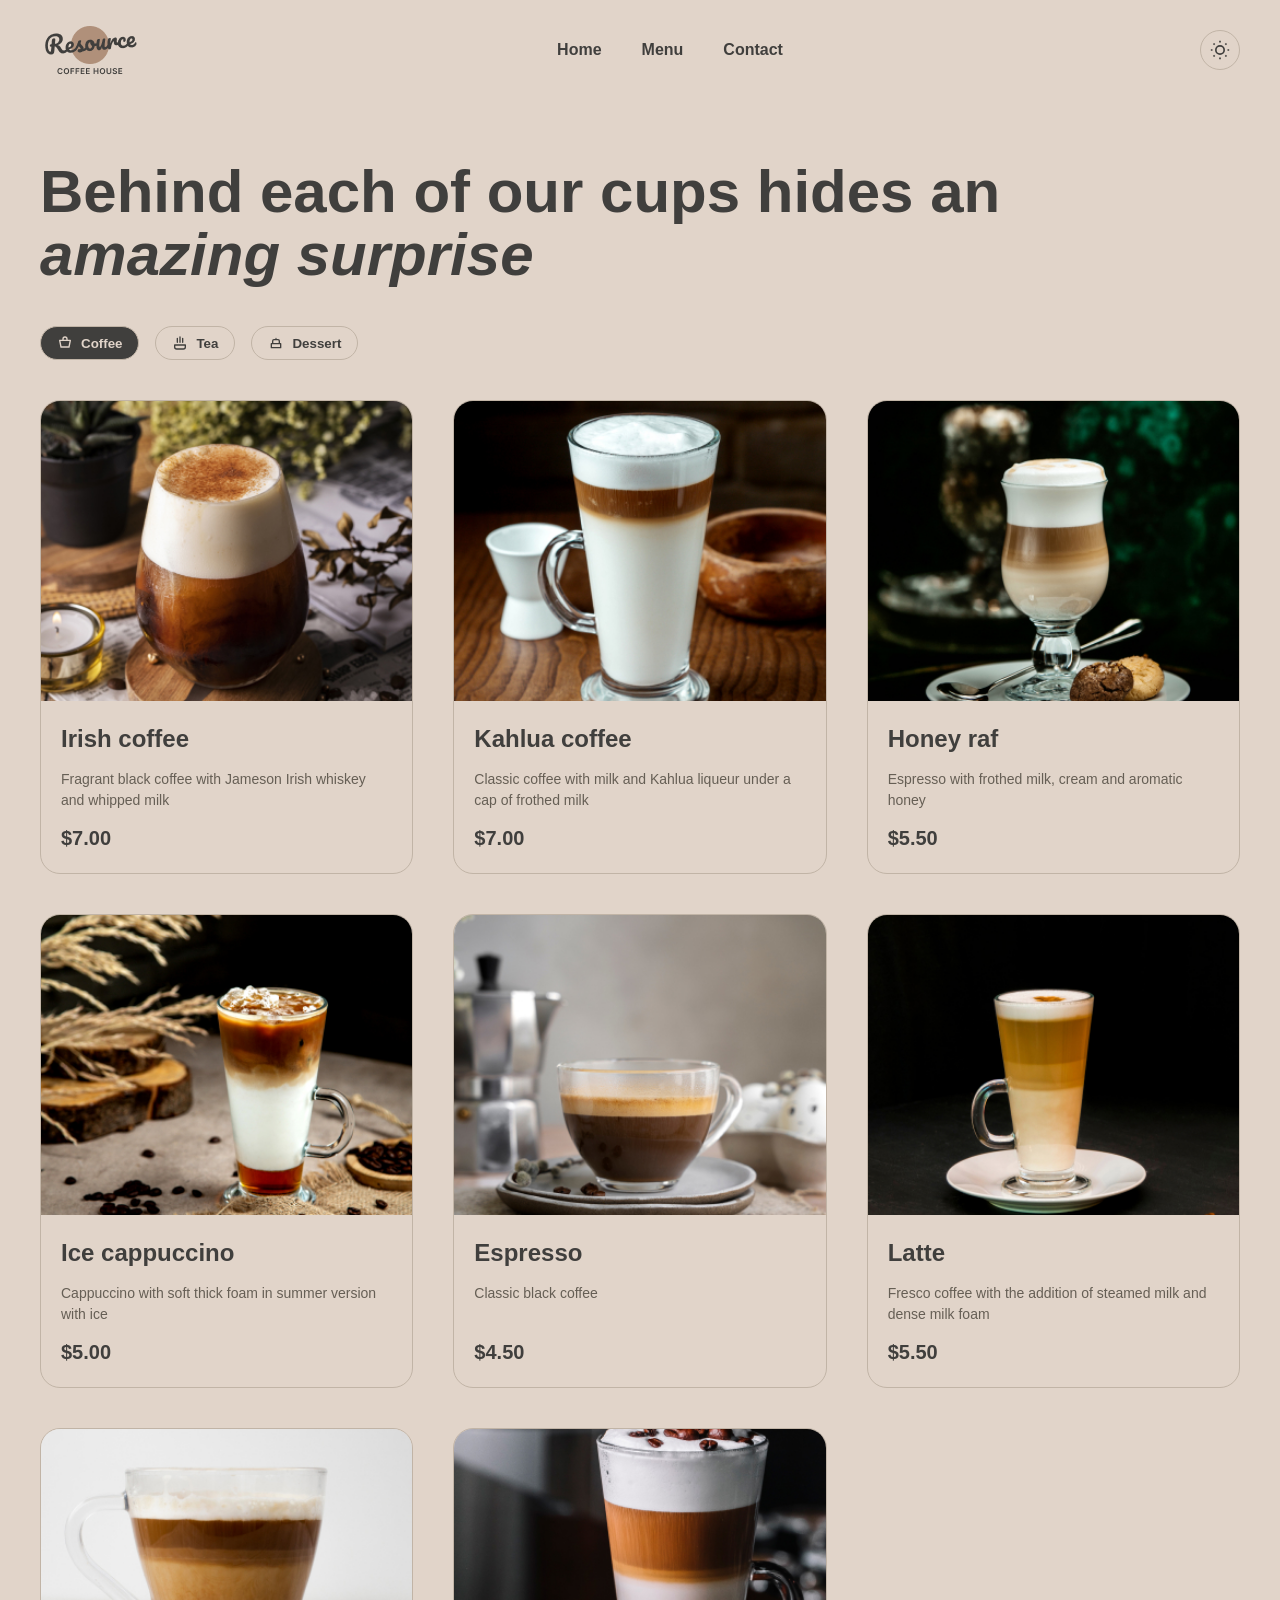
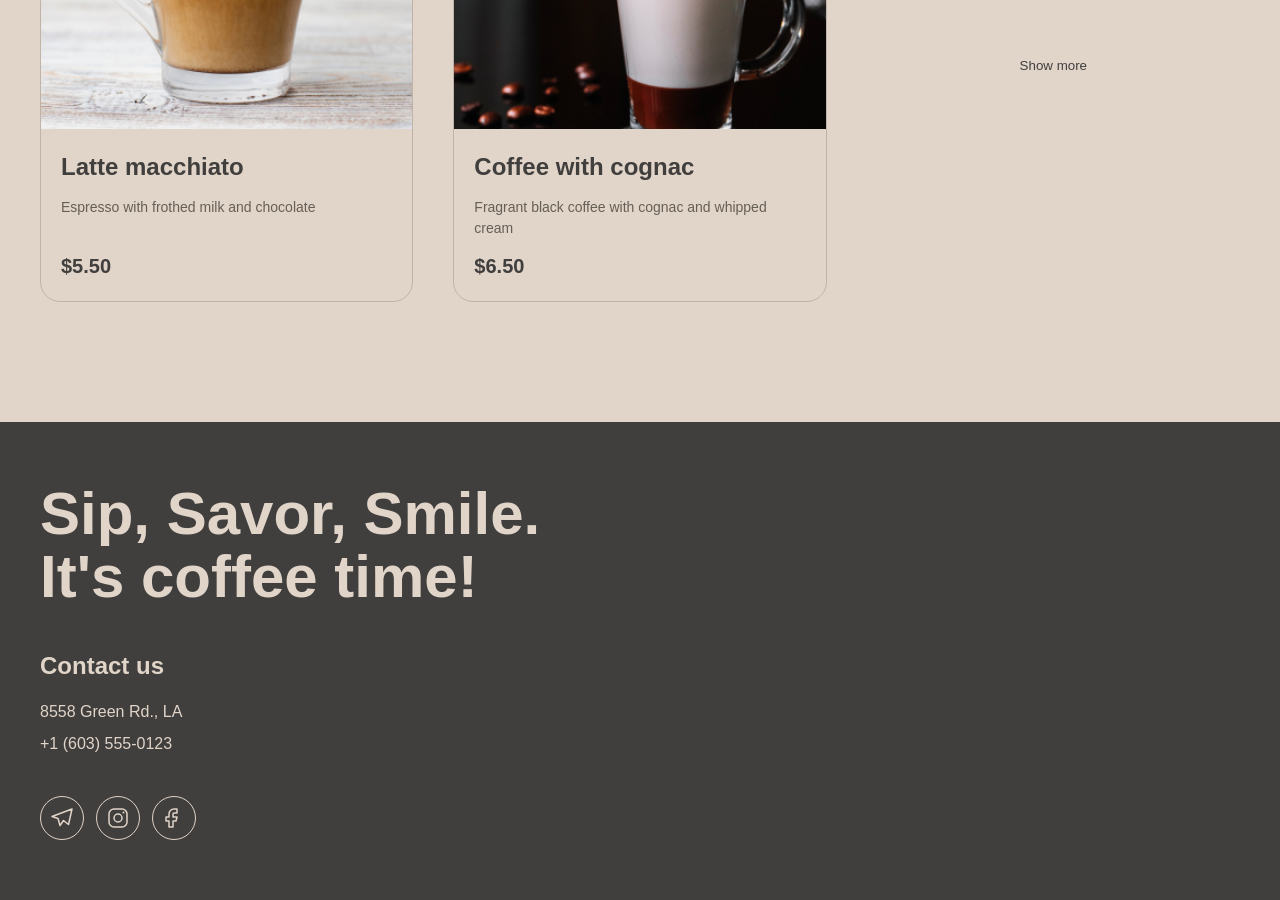
==== catalog.html @ 33b29b14 "feat: add show more button to catalog" ====
<!DOCTYPE html>
<html lang="ru">
<head>
  <meta charset="UTF-8">
  <meta name="viewport" content="width=device-width, initial-scale=1.0">
  <title>Coffee House — Меню</title>
<link rel="icon" type="image/png" href="img/logo.png">
<link rel="stylesheet" href="css/style.css?v=2">
</head>
<body>
  <div class="wrapper">

    <header class="header">
      <div class="container header__inner">
       <a href="index.html" class="logo" aria-label="Coffee House — на главную">
  <img src="img/logo.png" alt="Coffee House" width="100" height="60">
</a>

     <nav class="nav" id="nav" aria-label="Основная навигация">
  <ul class="nav__list">
    <li><a href="index.html" class="nav__link">Home</a></li>
    <li><a href="catalog.html" class="nav__link">Menu</a></li>
    <li><a href="#contacts" class="nav__link">Contact</a></li>
  </ul>
</nav>

<button class="burger" type="button" aria-label="Открыть меню" aria-expanded="false" aria-controls="nav">
  <span class="burger__line"></span>
  <span class="burger__line"></span>
  <span class="burger__line"></span>
</button>

<button class="theme-toggle" type="button" aria-label="Переключить тему">
  <span class="theme-toggle__icon"></span>
</button>
      </div>
    </header>

    <main class="main">

     <section class="menu" id="menu">
  <div class="container">
    <h1 class="section-title">
      Behind each of our cups hides an <em>amazing surprise</em>
    </h1>

   <div class="tabs">
  <ul class="tabs__list">
    <li>
      <button class="tabs__btn tabs__btn--active" type="button" data-category="coffee">
        <svg class="tabs__icon" width="16" height="16" viewBox="0 0 24 24" fill="none" xmlns="http://www.w3.org/2000/svg">
          <path d="M4 8h16l-2 10H6L4 8z" stroke="currentColor" stroke-width="2" stroke-linejoin="round"/>
          <path d="M9 8V6a3 3 0 0 1 6 0v2" stroke="currentColor" stroke-width="2"/>
        </svg>
        Coffee
      </button>
    </li>
    <li>
      <button class="tabs__btn" type="button" data-category="tea">
        <svg class="tabs__icon" width="16" height="16" viewBox="0 0 24 24" fill="none" xmlns="http://www.w3.org/2000/svg">
          <path d="M12 3v8M8 5v6M16 5v6" stroke="currentColor" stroke-width="2" stroke-linecap="round"/>
          <path d="M4 15h16v3a3 3 0 0 1-3 3H7a3 3 0 0 1-3-3v-3z" stroke="currentColor" stroke-width="2" stroke-linejoin="round"/>
        </svg>
        Tea
      </button>
    </li>
    <li>
      <button class="tabs__btn" type="button" data-category="dessert">
        <svg class="tabs__icon" width="16" height="16" viewBox="0 0 24 24" fill="none" xmlns="http://www.w3.org/2000/svg">
          <path d="M5 13h14v6H5z" stroke="currentColor" stroke-width="2" stroke-linejoin="round"/>
          <path d="M7 13V9a2 2 0 0 1 2-2h6a2 2 0 0 1 2 2v4" stroke="currentColor" stroke-width="2"/>
          <circle cx="12" cy="5" r="1" fill="currentColor"/>
        </svg>
        Dessert
      </button>
    </li>
  </ul>
</div>

    <ul class="cards">
      <!-- Coffee -->
      <li class="card" data-category="coffee">
        <img class="card__img" src="img/coffee-irish.jpg" alt="Irish coffee" width="300" height="300">
        <h2 class="card__name">Irish coffee</h2>
        <p class="card__desc">Fragrant black coffee with Jameson Irish whiskey and whipped milk</p>
        <span class="card__price">$7.00</span>
      </li>
      <li class="card" data-category="coffee">
        <img class="card__img" src="img/coffee-kahlua.jpg" alt="Kahlua coffee" width="300" height="300">
        <h2 class="card__name">Kahlua coffee</h2>
        <p class="card__desc">Classic coffee with milk and Kahlua liqueur under a cap of frothed milk</p>
        <span class="card__price">$7.00</span>
      </li>
      <li class="card" data-category="coffee">
        <img class="card__img" src="img/coffee-honey-raf.jpg" alt="Honey raf" width="300" height="300">
        <h2 class="card__name">Honey raf</h2>
        <p class="card__desc">Espresso with frothed milk, cream and aromatic honey</p>
        <span class="card__price">$5.50</span>
      </li>
      <li class="card" data-category="coffee">
        <img class="card__img" src="img/coffee-ice-cappuccino.jpg" alt="Ice cappuccino" width="300" height="300">
        <h2 class="card__name">Ice cappuccino</h2>
        <p class="card__desc">Cappuccino with soft thick foam in summer version with ice</p>
        <span class="card__price">$5.00</span>
      </li>
      <li class="card" data-category="coffee">
        <img class="card__img" src="img/coffee-espresso.jpg" alt="Espresso" width="300" height="300">
        <h2 class="card__name">Espresso</h2>
        <p class="card__desc">Classic black coffee</p>
        <span class="card__price">$4.50</span>
      </li>
      <li class="card" data-category="coffee">
        <img class="card__img" src="img/coffee-latte.jpg" alt="Latte" width="300" height="300">
        <h2 class="card__name">Latte</h2>
        <p class="card__desc">Fresco coffee with the addition of steamed milk and dense milk foam</p>
        <span class="card__price">$5.50</span>
      </li>
      <li class="card" data-category="coffee">
        <img class="card__img" src="img/coffee-latte-macchiato.jpg" alt="Latte macchiato" width="300" height="300">
        <h2 class="card__name">Latte macchiato</h2>
        <p class="card__desc">Espresso with frothed milk and chocolate</p>
        <span class="card__price">$5.50</span>
      </li>
      <li class="card" data-category="coffee">
        <img class="card__img" src="img/coffee-cognac.jpg" alt="Coffee with cognac" width="300" height="300">
        <h2 class="card__name">Coffee with cognac</h2>
        <p class="card__desc">Fragrant black coffee with cognac and whipped cream</p>
        <span class="card__price">$6.50</span>
      </li>

      <!-- Tea -->
      <li class="card" data-category="tea">
        <img class="card__img" src="img/tea-moroccan.png" alt="Moroccan" width="300" height="300">
        <h2 class="card__name">Moroccan</h2>
        <p class="card__desc">Fragrant black tea with the addition of tangerine, cinnamon, honey, lemon and mint</p>
        <span class="card__price">$4.50</span>
      </li>
      <li class="card" data-category="tea">
        <img class="card__img" src="img/tea-ginger.png" alt="Ginger" width="300" height="300">
        <h2 class="card__name">Ginger</h2>
        <p class="card__desc">Original black tea with fresh ginger, lemon and honey</p>
        <span class="card__price">$5.00</span>
      </li>
      <li class="card" data-category="tea">
        <img class="card__img" src="img/tea-cranberry.png" alt="Cranberry" width="300" height="300">
        <h2 class="card__name">Cranberry</h2>
        <p class="card__desc">Invigorating black tea with cranberry and honey</p>
        <span class="card__price">$5.00</span>
      </li>
      <li class="card" data-category="tea">
        <img class="card__img" src="img/tea-sea-buckthorn.png" alt="Sea buckthorn" width="300" height="300">
        <h2 class="card__name">Sea buckthorn</h2>
        <p class="card__desc">Toning sweet black tea with sea buckthorn, fresh thyme and cinnamon</p>
        <span class="card__price">$5.50</span>
      </li>

      <!-- Dessert -->
      <li class="card" data-category="dessert">
        <img class="card__img" src="img/dessert-marble-cheesecake.png" alt="Marble cheesecake" width="300" height="300">
        <h2 class="card__name">Marble cheesecake</h2>
        <p class="card__desc">Philadelphia cheese with lemon zest on a light sponge cake and red currant jam</p>
        <span class="card__price">$3.50</span>
      </li>
      <li class="card" data-category="dessert">
        <img class="card__img" src="img/dessert-red-velvet.png" alt="Red velvet" width="300" height="300">
        <h2 class="card__name">Red velvet</h2>
        <p class="card__desc">Layer cake with cream cheese frosting</p>
        <span class="card__price">$4.00</span>
      </li>
      <li class="card" data-category="dessert">
        <img class="card__img" src="img/dessert-cheesecakes.png" alt="Cheesecakes" width="300" height="300">
        <h2 class="card__name">Cheesecakes</h2>
        <p class="card__desc">Soft cottage cheese pancakes with sour cream and fresh berries and sprinkled with powdered sugar</p>
        <span class="card__price">$4.50</span>
      </li>
      <li class="card" data-category="dessert">
        <img class="card__img" src="img/dessert-creme-brulee.png" alt="Creme brulee" width="300" height="300">
        <h2 class="card__name">Creme brulee</h2>
        <p class="card__desc">Delicate creamy dessert in a caramel basket with wild berries</p>
        <span class="card__price">$4.00</span>
      </li>
      <li class="card" data-category="dessert">
        <img class="card__img" src="img/dessert-pancakes.png" alt="Pancakes" width="300" height="300">
        <h2 class="card__name">Pancakes</h2>
        <p class="card__desc">Tender pancakes with strawberry jam and fresh strawberries</p>
        <span class="card__price">$4.50</span>
      </li>
      <li class="card" data-category="dessert">
        <img class="card__img" src="img/dessert-honey-cake.png" alt="Honey cake" width="300" height="300">
        <h2 class="card__name">Honey cake</h2>
        <p class="card__desc">Classic honey cake with delicate custard</p>
        <span class="card__price">$4.50</span>
      </li>
      <li class="card" data-category="dessert">
        <img class="card__img" src="img/dessert-chocolate-cake.png" alt="Chocolate cake" width="300" height="300">
        <h2 class="card__name">Chocolate cake</h2>
        <p class="card__desc">Cake with hot chocolate filling and nuts with dried apricots</p>
        <span class="card__price">$5.50</span>
      </li>
      <li class="card" data-category="dessert">
        <img class="card__img" src="img/dessert-black-forest.png" alt="Black forest" width="300" height="300">
        <h2 class="card__name">Black forest</h2>
        <p class="card__desc">A combination of thin sponge cake with cherry jam and light chocolate</p>
        <span class="card__price">$6.50</span>
      </li>
      <button class="show-more" type="button">Show more</button>
    </ul>
  </div>
</section>

    </main>

   <footer class="footer" id="contacts">
  <div class="container footer__inner">
    <p class="footer__slogan">Sip, Savor, Smile.<br>It's coffee time!</p>

    <div class="footer__contact">
      <h3 class="footer__title">Contact us</h3>
      <ul class="footer__list">
        <li>
          <a href="https://maps.google.com/?q=8558+Green+Rd,+LA" class="footer__link" target="_blank" rel="noopener">
            8558 Green Rd., LA
          </a>
        </li>
        <li>
          <a href="tel:+16035550123" class="footer__link">
            +1 (603) 555-0123
          </a>
        </li>
      </ul>
    </div>

    <ul class="footer__socials">
      <li>
        <a href="https://t.me/" class="footer__social" aria-label="Telegram" target="_blank" rel="noopener">
          <svg width="24" height="24" viewBox="0 0 24 24" fill="none" xmlns="http://www.w3.org/2000/svg">
            <path d="M22 3L2 10.5l6 2 2 7 3.5-5 5 4L22 3z" stroke="currentColor" stroke-width="1.5" stroke-linejoin="round"/>
          </svg>
        </a>
      </li>
      <li>
        <a href="https://instagram.com/" class="footer__social" aria-label="Instagram" target="_blank" rel="noopener">
          <svg width="24" height="24" viewBox="0 0 24 24" fill="none" xmlns="http://www.w3.org/2000/svg">
            <rect x="3" y="3" width="18" height="18" rx="5" stroke="currentColor" stroke-width="1.5"/>
            <circle cx="12" cy="12" r="4" stroke="currentColor" stroke-width="1.5"/>
            <circle cx="17.5" cy="6.5" r="1" fill="currentColor"/>
          </svg>
        </a>
      </li>
      <li>
        <a href="https://facebook.com/" class="footer__social" aria-label="Facebook" target="_blank" rel="noopener">
          <svg width="24" height="24" viewBox="0 0 24 24" fill="none" xmlns="http://www.w3.org/2000/svg">
            <path d="M15 3h-3a5 5 0 0 0-5 5v3H4v4h3v6h4v-6h3l1-4h-4V8a1 1 0 0 1 1-1h3V3z" stroke="currentColor" stroke-width="1.5" stroke-linejoin="round"/>
          </svg>
        </a>
      </li>
    </ul>
  </div>
</footer>

    </div>

  <!-- Модальное окно -->
  <div class="modal" id="modal" aria-hidden="true">
    <div class="modal__overlay" data-close></div>
    <div class="modal__content" role="dialog" aria-modal="true" aria-labelledby="modal-title">
      <button class="modal__close" type="button" aria-label="Закрыть" data-close>✕</button>
    <img class="modal__image" src="[data-uri]" alt="Product" width="300" height="300">
      <h2 class="modal__title" id="modal-title">Product</h2>
      <p class="modal__desc"></p>

   <!-- Размер -->
<div class="modal__field">
  <h3 class="modal__field-title">Size</h3>
  <div class="modal__options" id="modalSizes"></div>
</div>

<!-- Добавки -->
<div class="modal__field">
  <h3 class="modal__field-title">Add-ons</h3>
  <div class="modal__addons" id="modalAddons">
    <!-- JS заполнит добавками в зависимости от категории -->
  </div>
</div>

<span class="modal__price"></span>
    </div>
  </div>

 <script src="js/main.js?v=2"></script>
</body>
</html>
---- css/style.css ----
/* ============================================
   CSS-переменные: светлая тема (по умолчанию)
   ============================================ */
:root {
  /* Цвета */
  --color-bg: #e1d4c9;
  --color-bg-secondary: #f5efe8;
  --color-text: #403f3d;
  --color-text-secondary: #665f55;
  --color-accent: #b0907a;
  --color-border: #c1b4a6;

  /* Шрифты */
  --font-main: 'Inter', Arial, sans-serif;

  /* Отступы */
  --container-width: 1440px;
  --container-padding: 40px;

  /* Скругления */
  --radius-sm: 8px;
  --radius-md: 20px;
  --radius-lg: 40px;

  /* Переходы */
  --transition: 0.3s ease;
}

/* ============================================
   Тёмная тема
   ============================================ */
body.dark-theme {
  --color-bg: #403f3d;
  --color-bg-secondary: #665f55;
  --color-text: #e1d4c9;
  --color-text-secondary: #c1b4a6;
  --color-accent: #b0907a;
  --color-border: #665f55;
}

/* ============================================
   Сброс и базовые стили
   ============================================ */
*,
*::before,
*::after {
  box-sizing: border-box;
  margin: 0;
  padding: 0;
}

html {
  scroll-behavior: smooth;
}

body {
  min-height: 100vh;
  font-family: var(--font-main);
  font-size: 16px;
  line-height: 1.5;
  color: var(--color-text);
  background-color: var(--color-bg);
  transition: background-color var(--transition), color var(--transition);
}

img {
  display: block;
  max-width: 100%;
  height: auto;
}

a {
  color: inherit;
  text-decoration: none;
}

ul,
ol {
  list-style: none;
}

button {
  font-family: inherit;
  cursor: pointer;
  border: none;
  background: none;
  color: inherit;
}

/* ============================================
   Общая обёртка и контейнер
   ============================================ */
.wrapper {
  display: flex;
  flex-direction: column;
  min-height: 100vh;
}

.container {
  width: 100%;
  max-width: var(--container-width);
  margin: 0 auto;
  padding: 0 var(--container-padding);
}

.main {
  flex: 1;
}

/* ============================================
   Header
   ============================================ */
.header {
  padding: 20px 0;
}

.header__inner {
  display: flex;
  align-items: center;
  justify-content: space-between;
  gap: 40px;
}

.logo img {
  width: 100px;
  height: auto;
}

.nav__list {
  display: flex;
  gap: 40px;
}

.nav__link {
  position: relative;
  padding: 4px 0;
  font-weight: 600;
  transition: color var(--transition);
}

.nav__link:hover,
.nav__link--active {
  color: var(--color-accent);
}

/* Кнопка переключения темы */
.theme-toggle {
  width: 40px;
  height: 40px;
  border-radius: 50%;
  border: 1px solid var(--color-border);
  transition: background-color var(--transition);
}

.theme-toggle:hover {
  background-color: var(--color-bg-secondary);
}

.theme-toggle__icon {
  display: block;
  width: 100%;
  height: 100%;
  background-image: url("data:image/svg+xml;utf8,<svg xmlns='http://www.w3.org/2000/svg' viewBox='0 0 24 24' fill='none' stroke='%23403f3d' stroke-width='2'><circle cx='12' cy='12' r='5'/><path d='M12 1v2M12 21v2M4.2 4.2l1.4 1.4M18.4 18.4l1.4 1.4M1 12h2M21 12h2M4.2 19.8l1.4-1.4M18.4 5.6l1.4-1.4'/></svg>");
  background-repeat: no-repeat;
  background-position: center;
  background-size: 20px;
}

body.dark-theme .theme-toggle__icon {
  background-image: url("data:image/svg+xml;utf8,<svg xmlns='http://www.w3.org/2000/svg' viewBox='0 0 24 24' fill='none' stroke='%23e1d4c9' stroke-width='2'><path d='M21 12.8A9 9 0 1 1 11.2 3a7 7 0 0 0 9.8 9.8z'/></svg>");
}

/* ============================================
   Секции
   ============================================ */
section {
  padding: 60px 0;
}

.section-title {
  margin-bottom: 40px;
  font-size: 60px;
  font-weight: 600;
  line-height: 1.05;
}

.section-title--center {
  text-align: center;
}

.hero {
  padding: 100px 0;
  min-height: 640px;
  display: flex;
  align-items: center;
  background-color: var(--color-text);
  background-image: url("../img/hero-bg.jpg");
  background-size: cover;
  background-position: center;
  background-repeat: no-repeat;
  border-radius: var(--radius-lg);
  margin: 0 40px;
  color: #e1d4c9;
}

.hero__title {
  max-width: 530px;
  margin-bottom: 40px;
  font-size: 72px;
  font-weight: 600;
  line-height: 1.05;
}

.hero__text {
  max-width: 500px;
  margin-bottom: 40px;
  font-size: 20px;
  color: #e1d4c9;
  opacity: 0.9;
}

/* Кнопка */
.btn {
  display: inline-flex;
  align-items: center;
  justify-content: center;
  gap: 10px;
  padding: 20px 60px;
  font-weight: 600;
  color: var(--color-bg);
  background-color: var(--color-text);
  border-radius: var(--radius-lg);
  transition: background-color var(--transition), transform var(--transition);
}

.btn--light {
  color: var(--color-text);
  background-color: var(--color-bg);
}

.btn__icon {
  display: inline-block;
  flex-shrink: 0;
}

.btn:hover {
  transform: scale(1.05);
}

/* ============================================
   Табы (каталог)
   ============================================ */
.tabs {
  margin-bottom: 40px;
}

.tabs__list {
  display: flex;
  gap: 16px;
  flex-wrap: wrap;
}

.tabs__btn {
  display: inline-flex;
  align-items: center;
  gap: 8px;
  padding: 8px 16px;
  font-weight: 600;
  border: 1px solid var(--color-border);
  border-radius: 100px;
  transition: all var(--transition);
}

.tabs__icon {
  flex-shrink: 0;
}
.tabs__btn:hover,
.tabs__btn--active {
  color: var(--color-bg);
  background-color: var(--color-text);
}

/* ============================================
   Footer
   ============================================ */
.footer {
  padding: 60px 0;
  margin-top: 60px;
  background-color: #403f3d;
  color: #e1d4c9;
}

.footer__inner {
  display: flex;
  flex-direction: column;
  gap: 40px;
}

.footer__slogan {
  font-size: 60px;
  font-weight: 600;
  line-height: 1.05;
}

.footer__contact {
  display: flex;
  flex-direction: column;
  gap: 16px;
}

.footer__title {
  font-size: 24px;
  font-weight: 600;
}

.footer__list {
  display: flex;
  flex-direction: column;
  gap: 8px;
}

.footer__link {
  font-weight: 400;
  transition: color var(--transition);
}

.footer__link:hover {
  color: var(--color-accent);
}

.footer__socials {
  display: flex;
  gap: 12px;
}

.footer__social {
  display: inline-flex;
  align-items: center;
  justify-content: center;
  width: 44px;
  height: 44px;
  border: 1px solid var(--color-bg);
  border-radius: 50%;
  color: var(--color-bg);
  transition: background-color var(--transition), color var(--transition);
}

.footer__social:hover {
  background-color: var(--color-bg);
  color: var(--color-text);
}

/* ============================================
   Hero — раскладка
   ============================================ */
.hero__content {
  max-width: 530px;
}

/* ============================================
   About
   ============================================ */
.about__grid {
  display: grid;
  grid-template-columns: 1fr 1fr;
  grid-template-rows: repeat(3, auto);
  gap: 40px;
  margin-bottom: 40px;
}

.about__photo {
  width: 100%;
  height: 100%;
  object-fit: cover;
  border-radius: var(--radius-md);
}

.about__photo--1 {
  grid-column: 1;
  grid-row: 1 / 3;
}

.about__photo--2 {
  grid-column: 2;
  grid-row: 1;
}

.about__photo--3 {
  grid-column: 2;
  grid-row: 2;
}

.about__photo--4 {
  grid-column: 1 / 3;
  grid-row: 3;
}

.about__text {
  max-width: 700px;
  font-size: 18px;
  color: var(--color-text-secondary);
}

/* ============================================
   App
   ============================================ */
.app__inner {
  display: flex;
  align-items: center;
  gap: 40px;
}

.app__content {
  flex: 1;
}

.app__text {
  max-width: 500px;
  margin-bottom: 40px;
  font-size: 18px;
  color: var(--color-text-secondary);
}

.app__image {
  flex: 1;
  text-align: right;
}

.app__image img {
  width: 100%;
  max-width: 630px;
  height: auto;
}

.app__buttons {
  display: flex;
  gap: 20px;
  flex-wrap: wrap;
}

.app-btn {
  display: inline-flex;
  align-items: center;
  gap: 12px;
  padding: 12px 24px;
  border: 1px solid var(--color-border);
  border-radius: var(--radius-md);
  transition: background-color var(--transition);
}

.app-btn:hover {
  background-color: var(--color-bg-secondary);
}

.app-btn__icon {
  flex-shrink: 0;
}

.app-btn__text {
  display: flex;
  flex-direction: column;
  line-height: 1.2;
}

.app-btn__text small {
  font-size: 12px;
  color: var(--color-text-secondary);
}

.app-btn__text strong {
  font-size: 16px;
  font-weight: 600;
}

/* ============================================
   Слайдер на главной
   ============================================ */
.slider {
  display: flex;
  align-items: center;
  gap: 40px;
  max-width: 620px;
  margin: 0 auto;
}

.slider__list {
  flex: 1;
  position: relative;
  min-height: 480px;
}

.slider__item {
  position: absolute;
  inset: 0;
  display: flex;
  flex-direction: column;
  align-items: center;
  justify-content: flex-start;
  text-align: center;
  opacity: 0;
  visibility: hidden;
  transition: opacity 0.3s ease, visibility 0.3s ease;
}

.slider__item--active {
  opacity: 1;
  visibility: visible;
  position: relative;
}

.slider__img {
  margin: 0 auto 20px;
  max-width: 300px;
  height: auto;
}

.slider__name {
  margin: 0 0 12px;
  font-size: 24px;
  font-weight: 600;
}

.slider__desc {
  margin: 0 0 16px;
  color: var(--color-text-secondary);
}

.slider__price {
  display: block;
  font-size: 24px;
  font-weight: 600;
}

.slider__arrow {
  width: 60px;
  height: 60px;
  flex-shrink: 0;
  display: flex;
  align-items: center;
  justify-content: center;
  border: 1px solid var(--color-border);
  border-radius: 50%;
  color: var(--color-text);
  transition: background-color var(--transition), color var(--transition);
}

.slider__arrow:hover {
  background-color: var(--color-text);
  color: var(--color-bg);
}

.slider__dots {
  display: flex;
  justify-content: center;
  gap: 12px;
  margin-top: 40px;
}

.slider__dot {
  width: 40px;
  height: 4px;
  border-radius: 2px;
  background-color: var(--color-border);
  transition: background-color var(--transition);
}

.slider__dot--active {
  background-color: var(--color-text);
}

/* ============================================
   Карточки каталога
   ============================================ */
.cards {
  display: grid;
  grid-template-columns: repeat(auto-fill, minmax(280px, 1fr));
  gap: 40px;
  margin-top: 40px;
}

.card {
  display: flex;
  flex-direction: column;
  text-align: left;
  border: 1px solid var(--color-border);
  border-radius: var(--radius-md);
  overflow: hidden;
  transition: transform var(--transition);
}

.card:hover {
  transform: translateY(-4px);
}

.card__img {
  width: 100%;
  height: 300px;
  object-fit: cover;
}

.card__name {
  margin: 20px 20px 12px;
  font-size: 24px;
}

.card__desc {
  margin: 0 20px 12px;
  font-size: 14px;
  color: var(--color-text-secondary);
  flex-grow: 1;
}

.card__price {
  margin: 0 20px 20px;
  font-size: 20px;
  font-weight: 600;
  color: var(--color-text);
}
.card[hidden] {
  display: none;
}

/* ============================================
   Модальное окно
   ============================================ */
.modal {
  position: fixed;
  inset: 0;
  z-index: 100;
  display: flex;
  align-items: flex-start;
  justify-content: center;
  padding: 20px;
  overflow-y: auto;
  opacity: 0;
  visibility: hidden;
  transition: opacity var(--transition), visibility var(--transition);
}

.modal.is-open {
  opacity: 1;
  visibility: visible;
}

.modal__overlay {
  position: absolute;
  inset: 0;
  background-color: rgba(0, 0, 0, 0.5);
}

.modal__content {
  position: relative;
  z-index: 1;
  width: 100%;
  max-width: 400px;
  margin: auto;
  padding: 30px;
  text-align: center;
  background-color: var(--color-bg);
  color: var(--color-text);
  border-radius: var(--radius-lg);
  transform: translateY(20px);
  transition: transform var(--transition);
}

.modal.is-open .modal__content {
  transform: translateY(0);
}

.modal__close {
  position: absolute;
  top: 12px;
  right: 12px;
  width: 32px;
  height: 32px;
  font-size: 20px;
  line-height: 1;
  border-radius: 50%;
  background-color: var(--color-bg-secondary);
  transition: background-color var(--transition);
}

.modal__close:hover {
  background-color: var(--color-border);
}

.modal__image {
  margin: 0 auto 20px;
  border-radius: var(--radius-md);
}

.modal__title {
  margin-bottom: 12px;
  font-size: 28px;
}

.modal__desc {
  margin-bottom: 12px;
  color: var(--color-text-secondary);
}

.modal__price {
  display: block;
  margin-top: 20px;
  font-size: 24px;
  font-weight: 600;
  color: var(--color-accent);
}

.modal__field {
  margin-bottom: 16px;
  text-align: left;
}

.modal__field-title {
  margin-bottom: 8px;
  font-size: 16px;
  font-weight: 600;
}

.modal__options,
.modal__addons {
  display: flex;
  flex-wrap: wrap;
  gap: 8px;
}

.modal__option,
.modal__addon {
  display: inline-flex;
  align-items: center;
  gap: 6px;
  padding: 8px 12px;
  font-size: 14px;
  border: 1px solid var(--color-border);
  border-radius: 100px;
  cursor: pointer;
  transition: background-color var(--transition), border-color var(--transition);
}

.modal__option:hover,
.modal__addon:hover {
  background-color: var(--color-bg-secondary);
}

.modal__option:has(input:checked),
.modal__addon:has(input:checked) {
  background-color: var(--color-text);
  color: var(--color-bg);
  border-color: var(--color-text);
}

.modal__option input,
.modal__addon input {
  margin: 0;
}

/* ============================================
   Бургер-меню
   ============================================ */
.burger {
  display: none;
  flex-direction: column;
  justify-content: space-between;
  width: 40px;
  height: 40px;
  padding: 10px 8px;
  border-radius: 50%;
  border: 1px solid var(--color-border);
  transition: background-color var(--transition);
}

.burger:hover {
  background-color: var(--color-bg-secondary);
}

.burger__line {
  display: block;
  width: 100%;
  height: 2px;
  background-color: var(--color-text);
  border-radius: 2px;
  transition: transform var(--transition), opacity var(--transition);
}

.burger.is-open .burger__line:nth-child(1) {
  transform: translateY(9px) rotate(45deg);
}

.burger.is-open .burger__line:nth-child(2) {
  opacity: 0;
}

.burger.is-open .burger__line:nth-child(3) {
  transform: translateY(-9px) rotate(-45deg);
}
/* ============================================
   Адаптивность
   ============================================ */
@media (max-width: 768px) {
  :root {
    --container-padding: 20px;
  }

  .section-title {
    font-size: 40px;
  }

  .hero__title {
    font-size: 48px;
  }

  .hero {
    margin: 0 20px;
    min-height: 500px;
    padding: 60px 0;
  }

  .footer__slogan {
    font-size: 40px;
  }

  .header__inner {
    position: relative;
  }

  .burger {
    display: flex;
    order: 2;
  }

  .nav {
    position: absolute;
    top: 100%;
    left: 0;
    width: 100%;
    background-color: var(--color-bg);
    padding: 20px var(--container-padding);
    transform: translateY(-10px);
    opacity: 0;
    visibility: hidden;
    transition: transform var(--transition), opacity var(--transition), visibility var(--transition);
    z-index: 10;
  }

  .nav.is-open {
    transform: translateY(0);
    opacity: 1;
    visibility: visible;
  }

  .nav__list {
    flex-direction: column;
    gap: 20px;
  }

  .app__inner {
    flex-direction: column;
    text-align: center;
  }

  .app__buttons {
    justify-content: center;
  }

  .app__image {
    text-align: center;
  }
     .slider {
    gap: 20px;
  }

  .slider__list {
    min-height: 420px;
  }

  .slider__img {
    max-width: 220px;
  }

  .slider__name {
    font-size: 20px;
  }

  .slider__desc {
    font-size: 14px;
  }

    .slider__arrow {
    width: 44px;
    height: 44px;
  }

  .about__grid {
    grid-template-columns: 1fr;
    grid-template-rows: auto;
  }

    .about__photo--1,
  .about__photo--2,
  .about__photo--3,
  .about__photo--4 {
    grid-column: 1;
    grid-row: auto;
    height: 300px;
  }
}
@media (max-width: 480px) {
  .section-title {
    font-size: 32px;
  }

  .hero__title {
    font-size: 36px;
  }

  .hero__text {
    font-size: 16px;
  }

  .footer__slogan {
    font-size: 32px;
  }

  .header__inner {
    gap: 20px;
  }

  .nav__list {
    gap: 12px;
    font-size: 14px;
  }
}
/* Логотип в тёмной теме — светлый */
body.dark-theme .logo img {
  filter: brightness(0) invert(1);
}
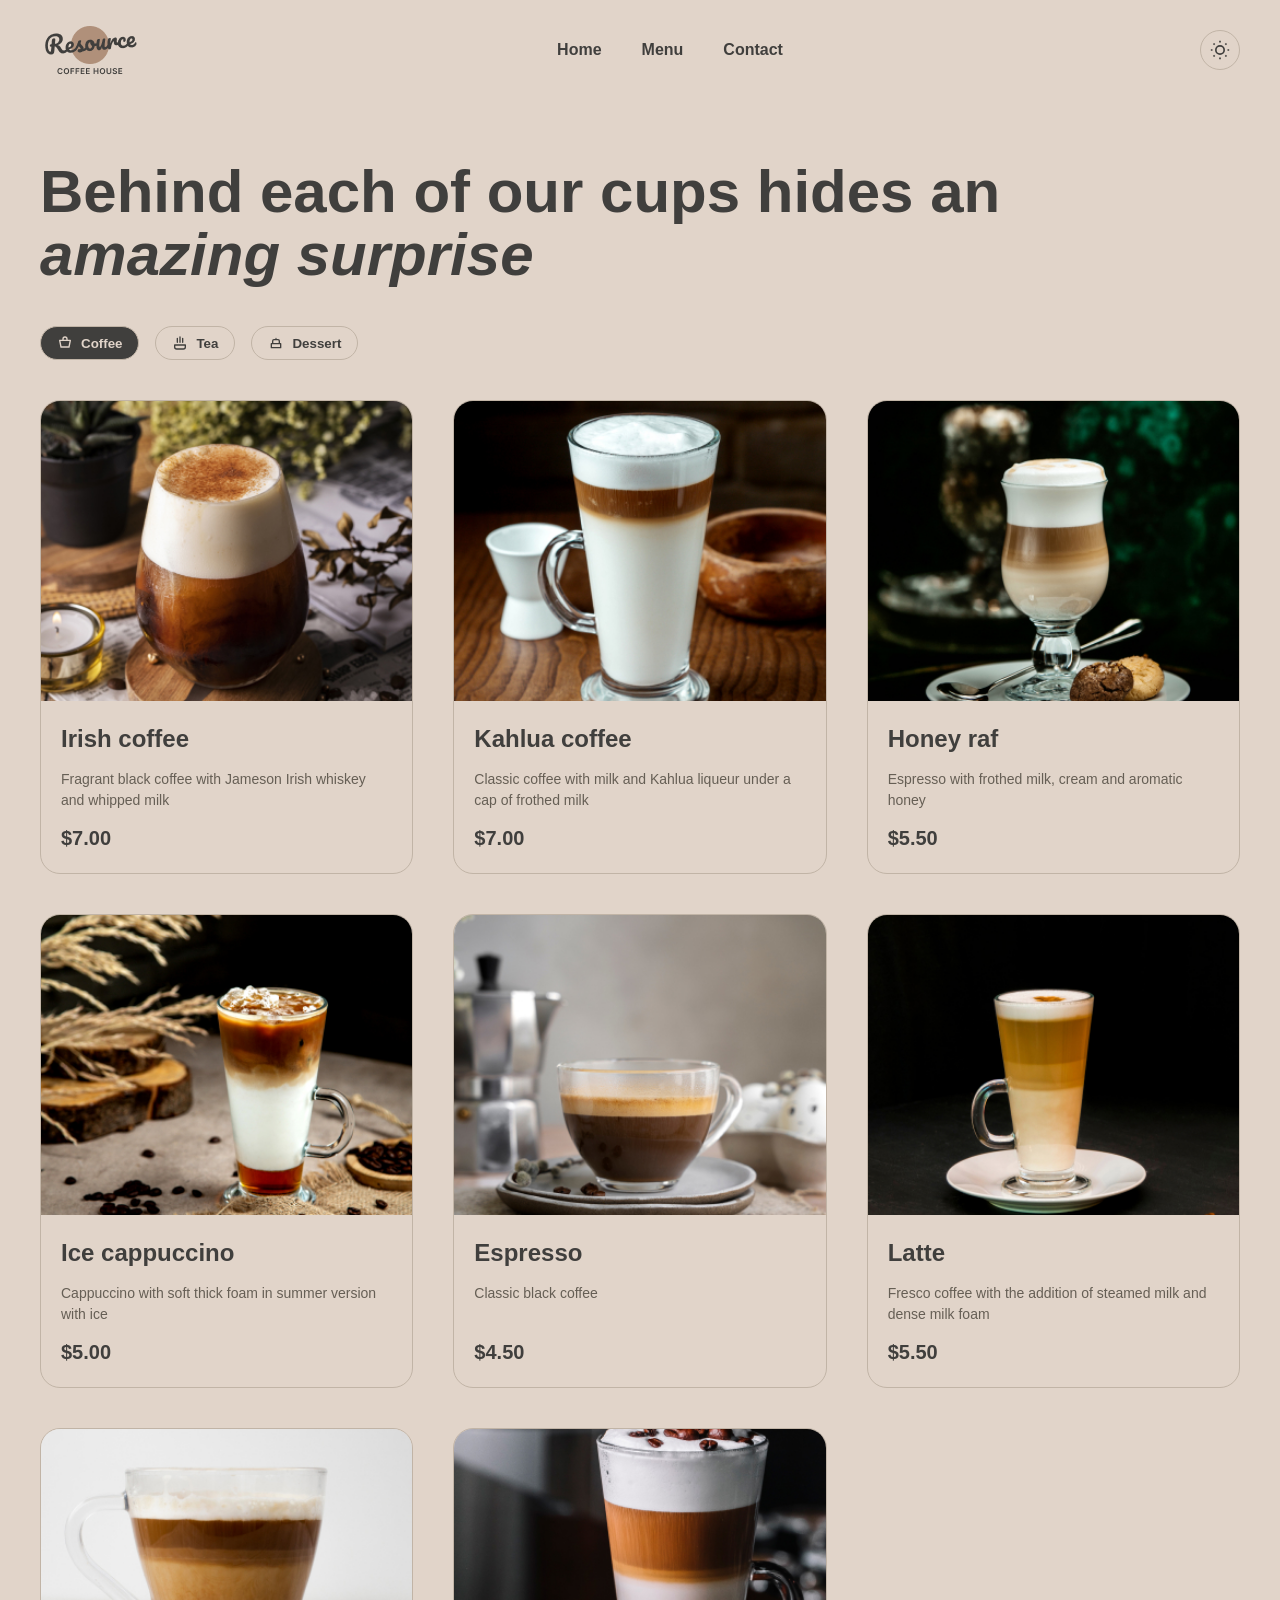
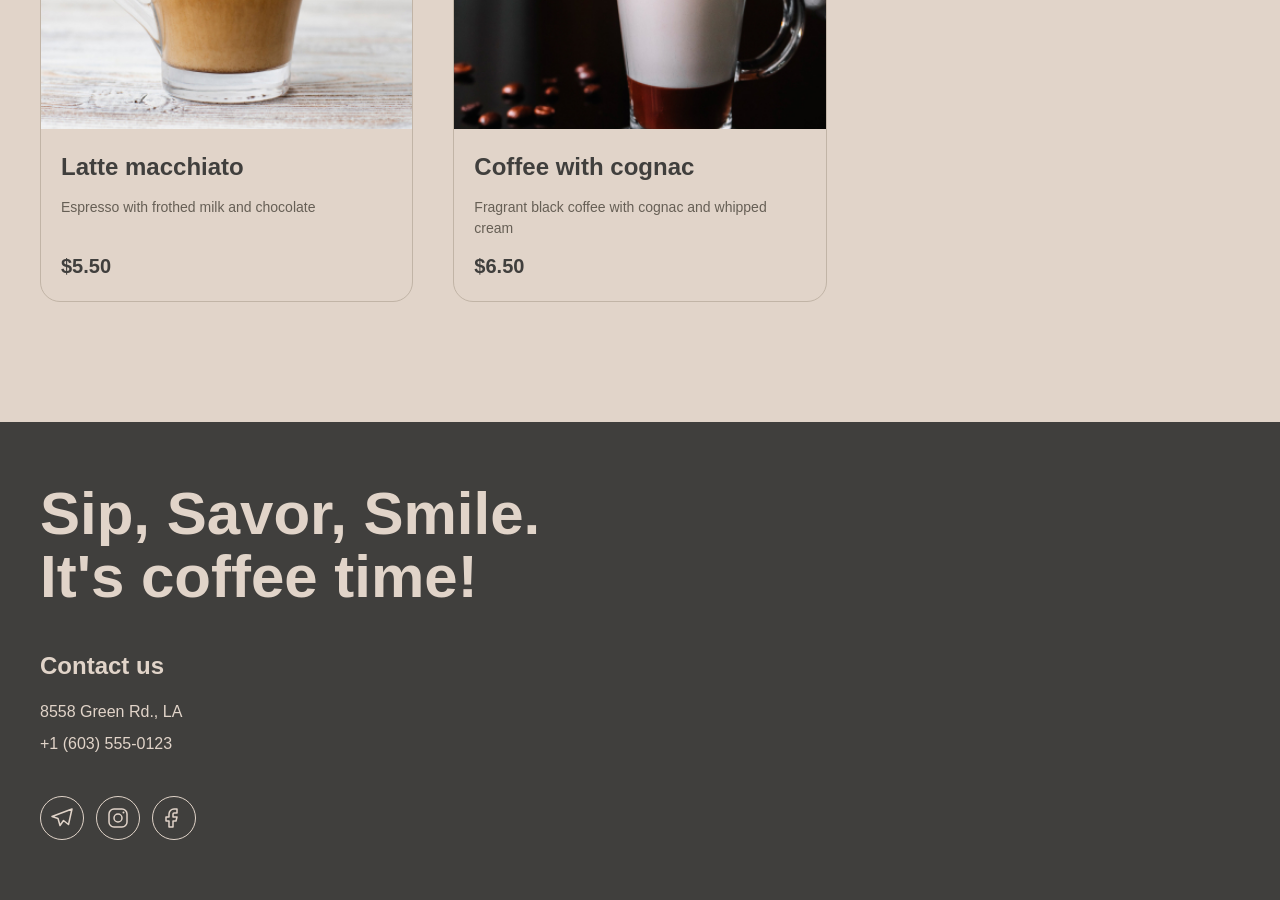
==== commit 68ba12cc: "fix: move show more button outside cards list" ====
--- a/catalog.html
+++ b/catalog.html
@@ -197,14 +197,15 @@
         <p class="card__desc">Cake with hot chocolate filling and nuts with dried apricots</p>
         <span class="card__price">$5.50</span>
       </li>
-      <li class="card" data-category="dessert">
+            <li class="card" data-category="dessert">
         <img class="card__img" src="img/dessert-black-forest.png" alt="Black forest" width="300" height="300">
         <h2 class="card__name">Black forest</h2>
         <p class="card__desc">A combination of thin sponge cake with cherry jam and light chocolate</p>
         <span class="card__price">$6.50</span>
       </li>
-      <button class="show-more" type="button">Show more</button>
     </ul>
+
+    <button class="show-more" type="button">Show more</button>
   </div>
 </section>
 
--- a/css/style.css
+++ b/css/style.css
@@ -618,6 +618,23 @@
 }
 .card[hidden] {
   display: none;
+}
+/* Кнопка Show more */
+.show-more {
+  display: none;
+  margin: 40px auto 0;
+  padding: 20px 60px;
+  font-weight: 600;
+  color: var(--color-text);
+  border: 1px solid var(--color-text);
+  border-radius: var(--radius-lg);
+  transition: background-color var(--transition), color var(--transition), transform var(--transition);
+}
+
+.show-more:hover {
+  background-color: var(--color-text);
+  color: var(--color-bg);
+  transform: scale(1.05);
 }
 
 /* ============================================
@@ -904,6 +921,15 @@
     grid-row: auto;
     height: 300px;
   }
+     .show-more {
+    display: block;
+    padding: 15px 40px;
+    font-size: 14px;
+  }
+
+  .show-more[hidden] {
+    display: none;
+  }
 }
 @media (max-width: 480px) {
   .section-title {
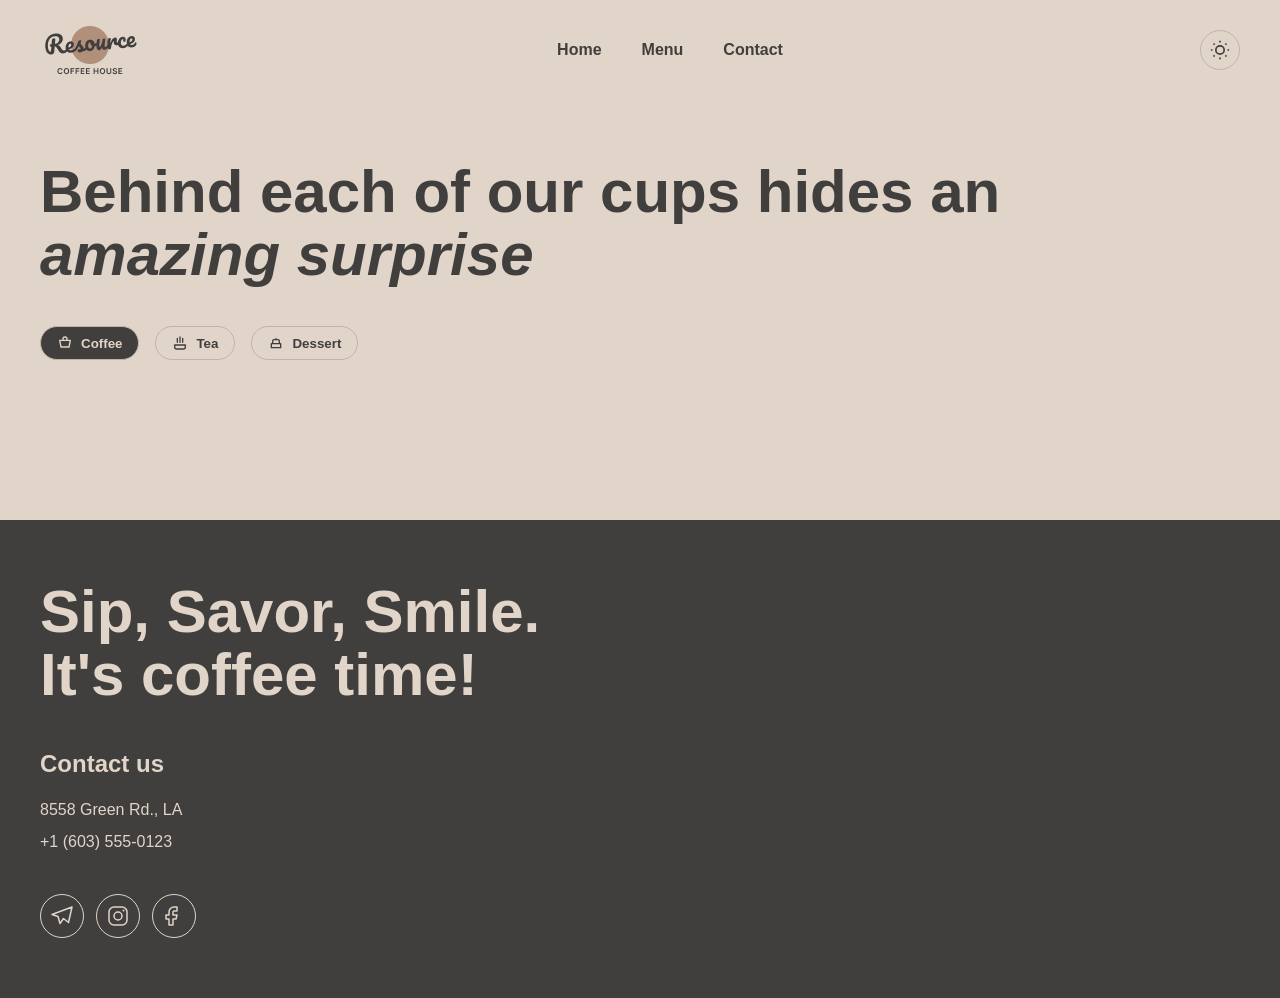
==== commit 8db6531b: "refactor: remove static cards, use dynamic rendering" ====
--- a/catalog.html
+++ b/catalog.html
@@ -77,133 +77,7 @@
   </ul>
 </div>
 
-    <ul class="cards">
-      <!-- Coffee -->
-      <li class="card" data-category="coffee">
-        <img class="card__img" src="img/coffee-irish.jpg" alt="Irish coffee" width="300" height="300">
-        <h2 class="card__name">Irish coffee</h2>
-        <p class="card__desc">Fragrant black coffee with Jameson Irish whiskey and whipped milk</p>
-        <span class="card__price">$7.00</span>
-      </li>
-      <li class="card" data-category="coffee">
-        <img class="card__img" src="img/coffee-kahlua.jpg" alt="Kahlua coffee" width="300" height="300">
-        <h2 class="card__name">Kahlua coffee</h2>
-        <p class="card__desc">Classic coffee with milk and Kahlua liqueur under a cap of frothed milk</p>
-        <span class="card__price">$7.00</span>
-      </li>
-      <li class="card" data-category="coffee">
-        <img class="card__img" src="img/coffee-honey-raf.jpg" alt="Honey raf" width="300" height="300">
-        <h2 class="card__name">Honey raf</h2>
-        <p class="card__desc">Espresso with frothed milk, cream and aromatic honey</p>
-        <span class="card__price">$5.50</span>
-      </li>
-      <li class="card" data-category="coffee">
-        <img class="card__img" src="img/coffee-ice-cappuccino.jpg" alt="Ice cappuccino" width="300" height="300">
-        <h2 class="card__name">Ice cappuccino</h2>
-        <p class="card__desc">Cappuccino with soft thick foam in summer version with ice</p>
-        <span class="card__price">$5.00</span>
-      </li>
-      <li class="card" data-category="coffee">
-        <img class="card__img" src="img/coffee-espresso.jpg" alt="Espresso" width="300" height="300">
-        <h2 class="card__name">Espresso</h2>
-        <p class="card__desc">Classic black coffee</p>
-        <span class="card__price">$4.50</span>
-      </li>
-      <li class="card" data-category="coffee">
-        <img class="card__img" src="img/coffee-latte.jpg" alt="Latte" width="300" height="300">
-        <h2 class="card__name">Latte</h2>
-        <p class="card__desc">Fresco coffee with the addition of steamed milk and dense milk foam</p>
-        <span class="card__price">$5.50</span>
-      </li>
-      <li class="card" data-category="coffee">
-        <img class="card__img" src="img/coffee-latte-macchiato.jpg" alt="Latte macchiato" width="300" height="300">
-        <h2 class="card__name">Latte macchiato</h2>
-        <p class="card__desc">Espresso with frothed milk and chocolate</p>
-        <span class="card__price">$5.50</span>
-      </li>
-      <li class="card" data-category="coffee">
-        <img class="card__img" src="img/coffee-cognac.jpg" alt="Coffee with cognac" width="300" height="300">
-        <h2 class="card__name">Coffee with cognac</h2>
-        <p class="card__desc">Fragrant black coffee with cognac and whipped cream</p>
-        <span class="card__price">$6.50</span>
-      </li>
-
-      <!-- Tea -->
-      <li class="card" data-category="tea">
-        <img class="card__img" src="img/tea-moroccan.png" alt="Moroccan" width="300" height="300">
-        <h2 class="card__name">Moroccan</h2>
-        <p class="card__desc">Fragrant black tea with the addition of tangerine, cinnamon, honey, lemon and mint</p>
-        <span class="card__price">$4.50</span>
-      </li>
-      <li class="card" data-category="tea">
-        <img class="card__img" src="img/tea-ginger.png" alt="Ginger" width="300" height="300">
-        <h2 class="card__name">Ginger</h2>
-        <p class="card__desc">Original black tea with fresh ginger, lemon and honey</p>
-        <span class="card__price">$5.00</span>
-      </li>
-      <li class="card" data-category="tea">
-        <img class="card__img" src="img/tea-cranberry.png" alt="Cranberry" width="300" height="300">
-        <h2 class="card__name">Cranberry</h2>
-        <p class="card__desc">Invigorating black tea with cranberry and honey</p>
-        <span class="card__price">$5.00</span>
-      </li>
-      <li class="card" data-category="tea">
-        <img class="card__img" src="img/tea-sea-buckthorn.png" alt="Sea buckthorn" width="300" height="300">
-        <h2 class="card__name">Sea buckthorn</h2>
-        <p class="card__desc">Toning sweet black tea with sea buckthorn, fresh thyme and cinnamon</p>
-        <span class="card__price">$5.50</span>
-      </li>
-
-      <!-- Dessert -->
-      <li class="card" data-category="dessert">
-        <img class="card__img" src="img/dessert-marble-cheesecake.png" alt="Marble cheesecake" width="300" height="300">
-        <h2 class="card__name">Marble cheesecake</h2>
-        <p class="card__desc">Philadelphia cheese with lemon zest on a light sponge cake and red currant jam</p>
-        <span class="card__price">$3.50</span>
-      </li>
-      <li class="card" data-category="dessert">
-        <img class="card__img" src="img/dessert-red-velvet.png" alt="Red velvet" width="300" height="300">
-        <h2 class="card__name">Red velvet</h2>
-        <p class="card__desc">Layer cake with cream cheese frosting</p>
-        <span class="card__price">$4.00</span>
-      </li>
-      <li class="card" data-category="dessert">
-        <img class="card__img" src="img/dessert-cheesecakes.png" alt="Cheesecakes" width="300" height="300">
-        <h2 class="card__name">Cheesecakes</h2>
-        <p class="card__desc">Soft cottage cheese pancakes with sour cream and fresh berries and sprinkled with powdered sugar</p>
-        <span class="card__price">$4.50</span>
-      </li>
-      <li class="card" data-category="dessert">
-        <img class="card__img" src="img/dessert-creme-brulee.png" alt="Creme brulee" width="300" height="300">
-        <h2 class="card__name">Creme brulee</h2>
-        <p class="card__desc">Delicate creamy dessert in a caramel basket with wild berries</p>
-        <span class="card__price">$4.00</span>
-      </li>
-      <li class="card" data-category="dessert">
-        <img class="card__img" src="img/dessert-pancakes.png" alt="Pancakes" width="300" height="300">
-        <h2 class="card__name">Pancakes</h2>
-        <p class="card__desc">Tender pancakes with strawberry jam and fresh strawberries</p>
-        <span class="card__price">$4.50</span>
-      </li>
-      <li class="card" data-category="dessert">
-        <img class="card__img" src="img/dessert-honey-cake.png" alt="Honey cake" width="300" height="300">
-        <h2 class="card__name">Honey cake</h2>
-        <p class="card__desc">Classic honey cake with delicate custard</p>
-        <span class="card__price">$4.50</span>
-      </li>
-      <li class="card" data-category="dessert">
-        <img class="card__img" src="img/dessert-chocolate-cake.png" alt="Chocolate cake" width="300" height="300">
-        <h2 class="card__name">Chocolate cake</h2>
-        <p class="card__desc">Cake with hot chocolate filling and nuts with dried apricots</p>
-        <span class="card__price">$5.50</span>
-      </li>
-            <li class="card" data-category="dessert">
-        <img class="card__img" src="img/dessert-black-forest.png" alt="Black forest" width="300" height="300">
-        <h2 class="card__name">Black forest</h2>
-        <p class="card__desc">A combination of thin sponge cake with cherry jam and light chocolate</p>
-        <span class="card__price">$6.50</span>
-      </li>
-    </ul>
+       <ul class="cards" id="cards"></ul>
 
     <button class="show-more" type="button">Show more</button>
   </div>
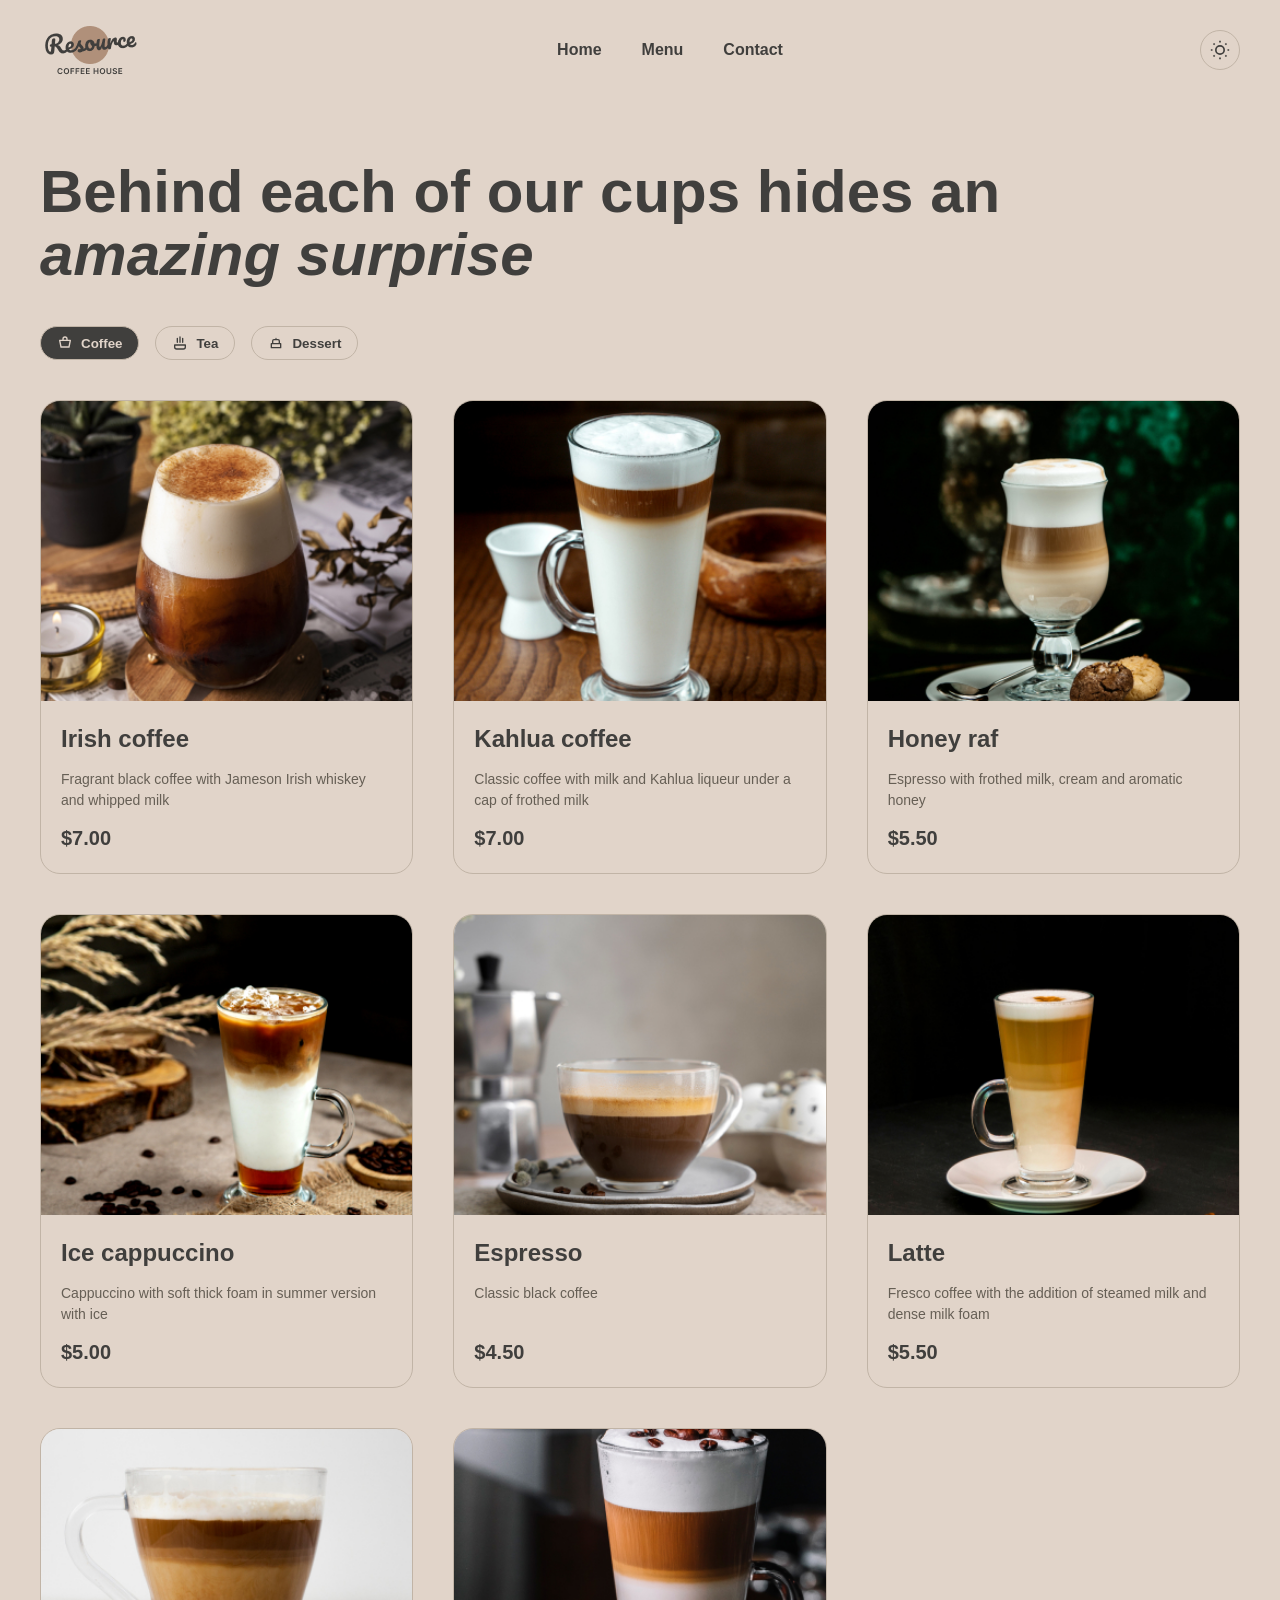
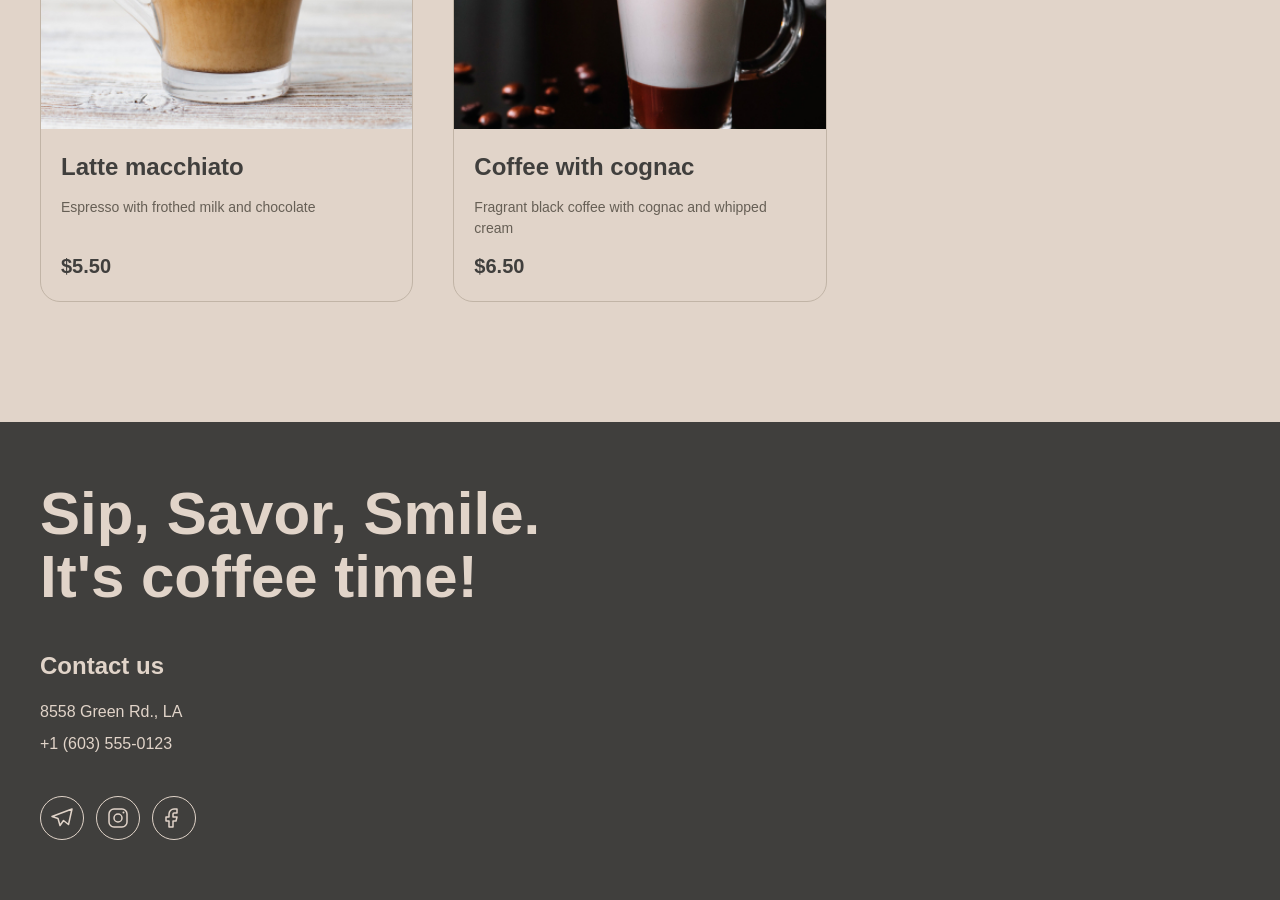
==== commit b01f70ae: "chore: bump cache version to v3" ====
--- a/catalog.html
+++ b/catalog.html
@@ -5,7 +5,7 @@
   <meta name="viewport" content="width=device-width, initial-scale=1.0">
   <title>Coffee House — Меню</title>
 <link rel="icon" type="image/png" href="img/logo.png">
-<link rel="stylesheet" href="css/style.css?v=2">
+<link rel="stylesheet" href="css/style.css?v=3">
 </head>
 <body>
   <div class="wrapper">
@@ -162,6 +162,7 @@
     </div>
   </div>
 
- <script src="js/main.js?v=2"></script>
+ <script src="js/products.js"></script>
+<script src="js/main.js?v=3"></script>
 </body>
 </html>
--- a/css/style.css
+++ b/css/style.css
@@ -961,3 +961,16 @@
 body.dark-theme .logo img {
   filter: brightness(0) invert(1);
 }
+/* Блокировка прокрутки при открытом бургере */
+body.menu-open {
+  position: fixed;
+  top: 0;
+  left: 0;
+  right: 0;
+  width: 100%;
+  overflow: hidden;
+}
+
+html.menu-open {
+  overflow: hidden;
+}
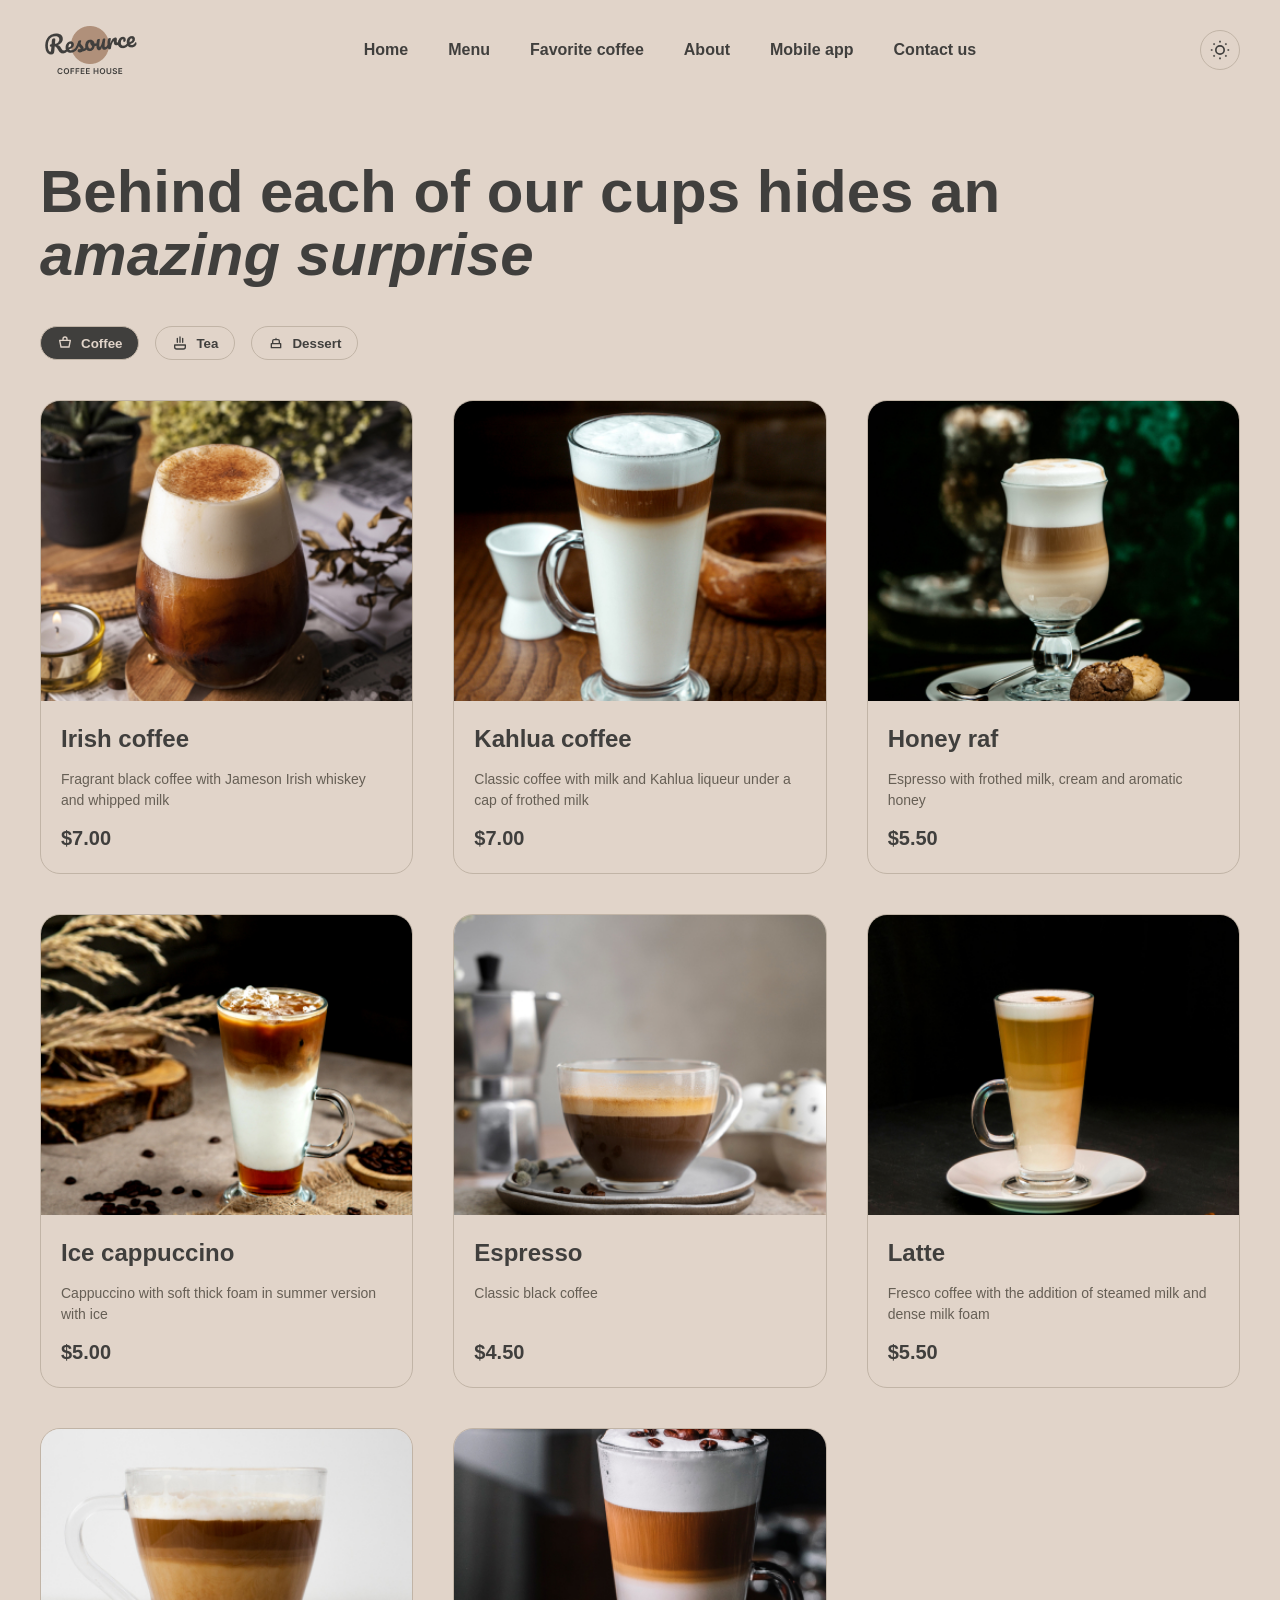
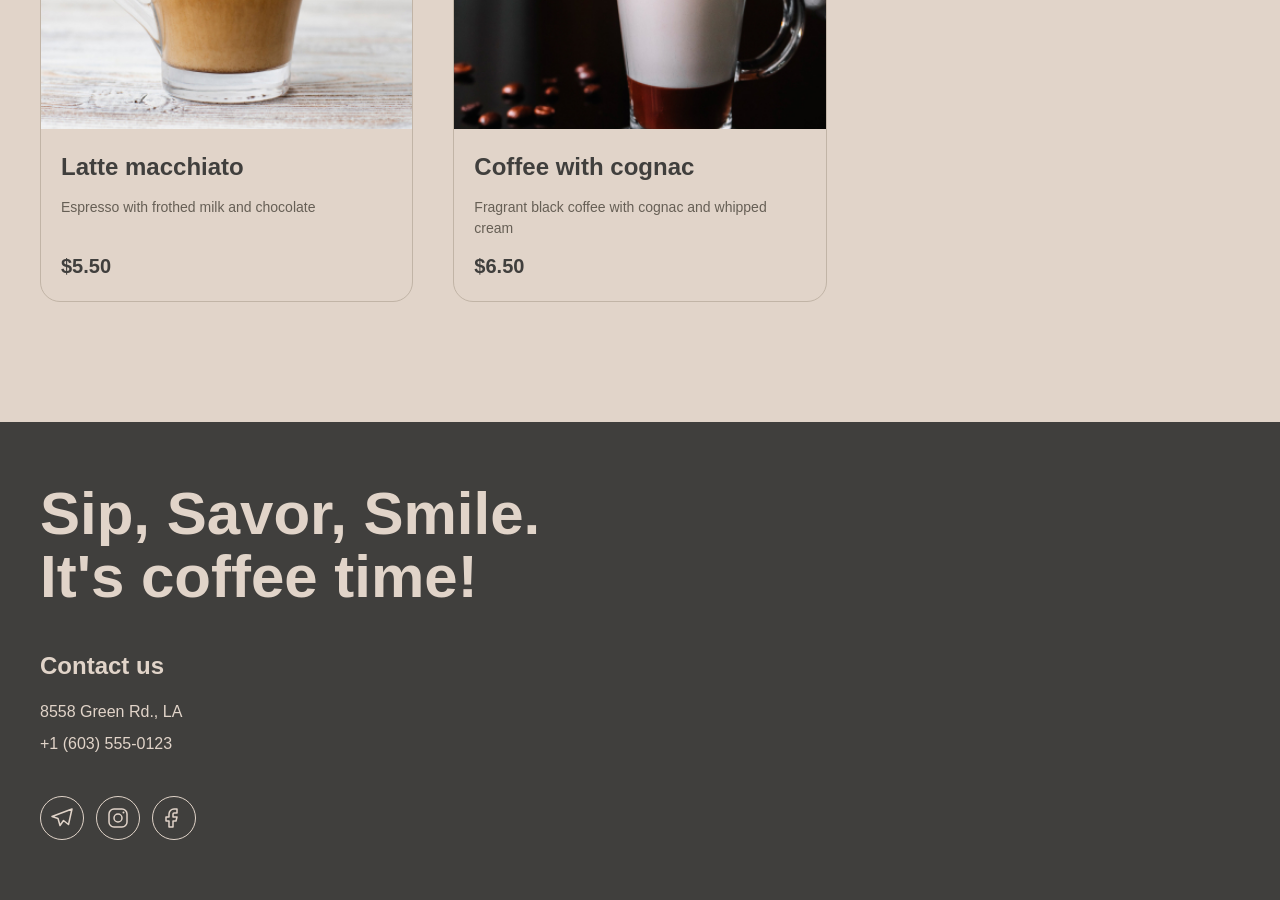
==== commit 67044cfe: "feat: add anchor links to nav on catalog page" ====
--- a/catalog.html
+++ b/catalog.html
@@ -16,11 +16,14 @@
   <img src="img/logo.png" alt="Coffee House" width="100" height="60">
 </a>
 
-     <nav class="nav" id="nav" aria-label="Основная навигация">
+   <nav class="nav" id="nav" aria-label="Основная навигация">
   <ul class="nav__list">
     <li><a href="index.html" class="nav__link">Home</a></li>
     <li><a href="catalog.html" class="nav__link">Menu</a></li>
-    <li><a href="#contacts" class="nav__link">Contact</a></li>
+    <li><a href="index.html#favourites" class="nav__link">Favorite coffee</a></li>
+    <li><a href="index.html#about" class="nav__link">About</a></li>
+    <li><a href="index.html#app" class="nav__link">Mobile app</a></li>
+    <li><a href="index.html#contacts" class="nav__link">Contact us</a></li>
   </ul>
 </nav>
 
--- a/css/style.css
+++ b/css/style.css
@@ -962,15 +962,8 @@
   filter: brightness(0) invert(1);
 }
 /* Блокировка прокрутки при открытом бургере */
-body.menu-open {
-  position: fixed;
-  top: 0;
-  left: 0;
-  right: 0;
-  width: 100%;
-  overflow: hidden;
-}
-
+body.menu-open,
 html.menu-open {
   overflow: hidden;
-}
+  height: 100%;
+}
